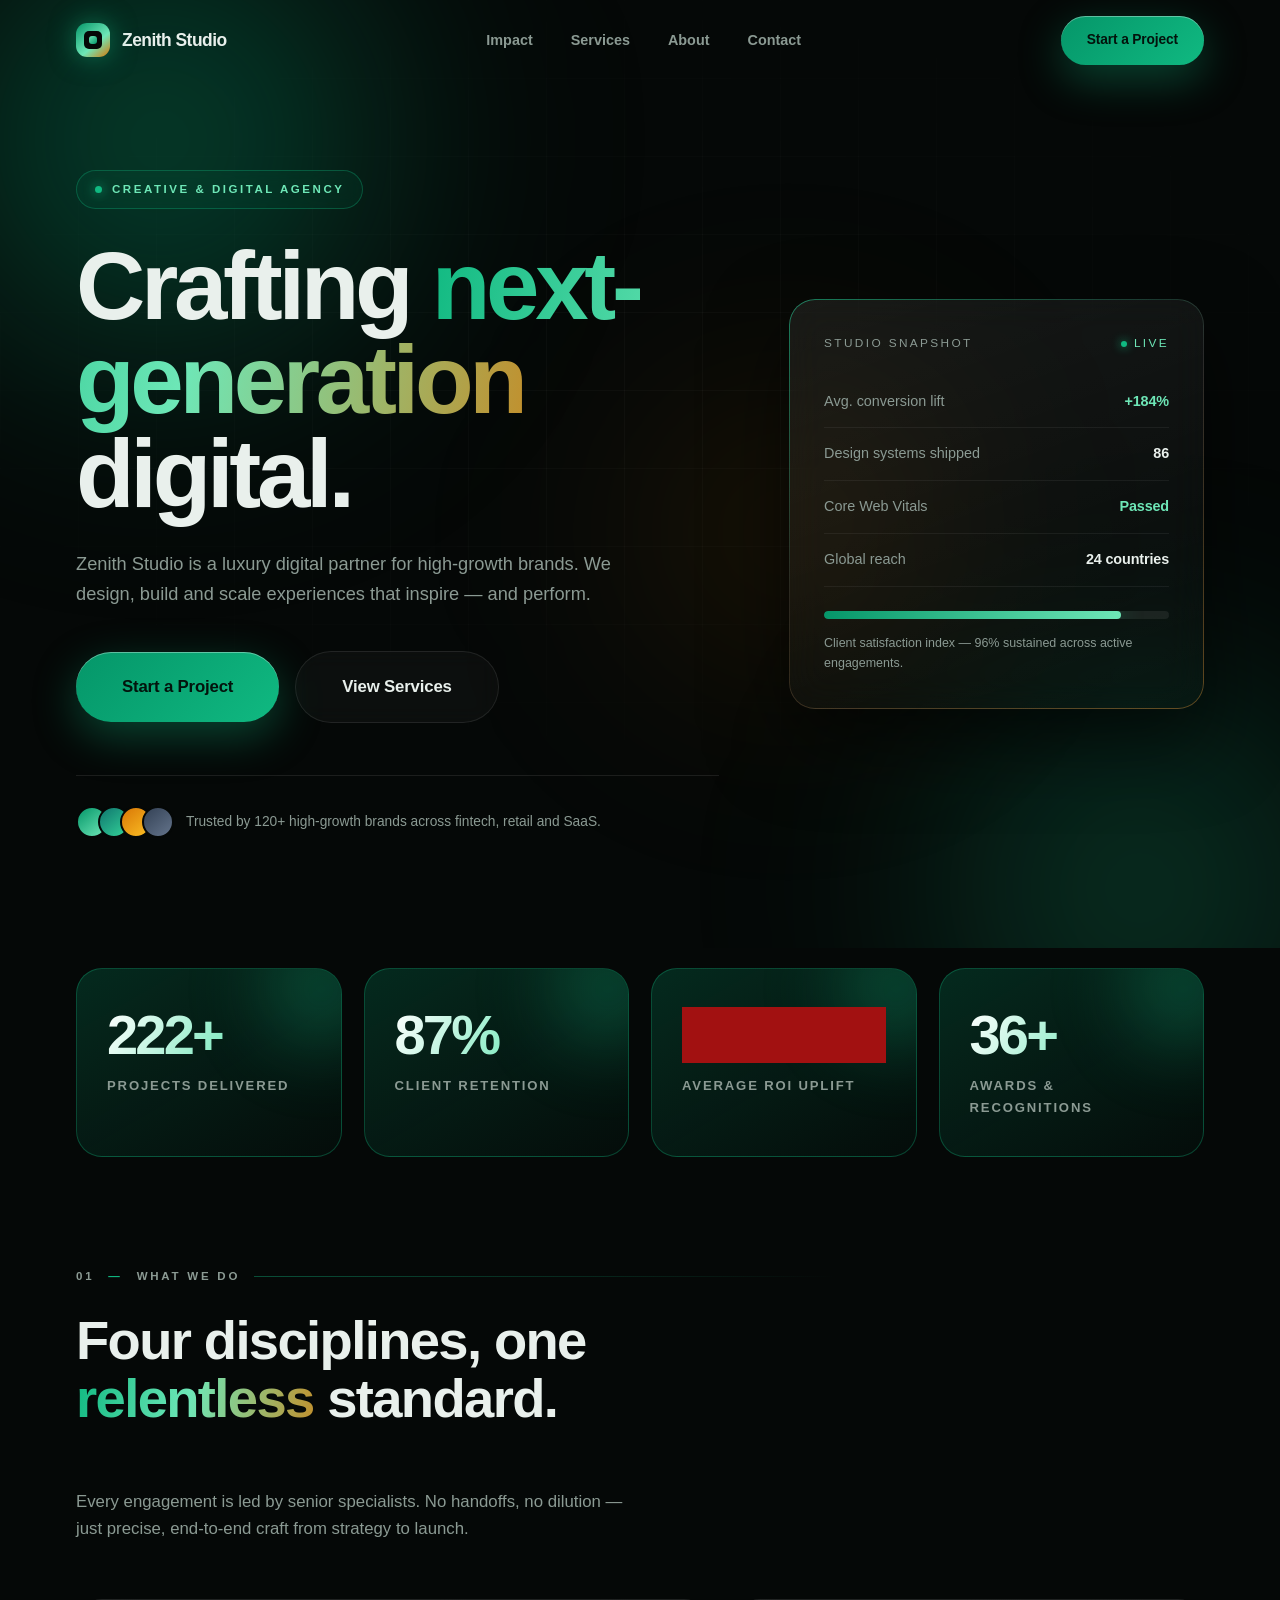
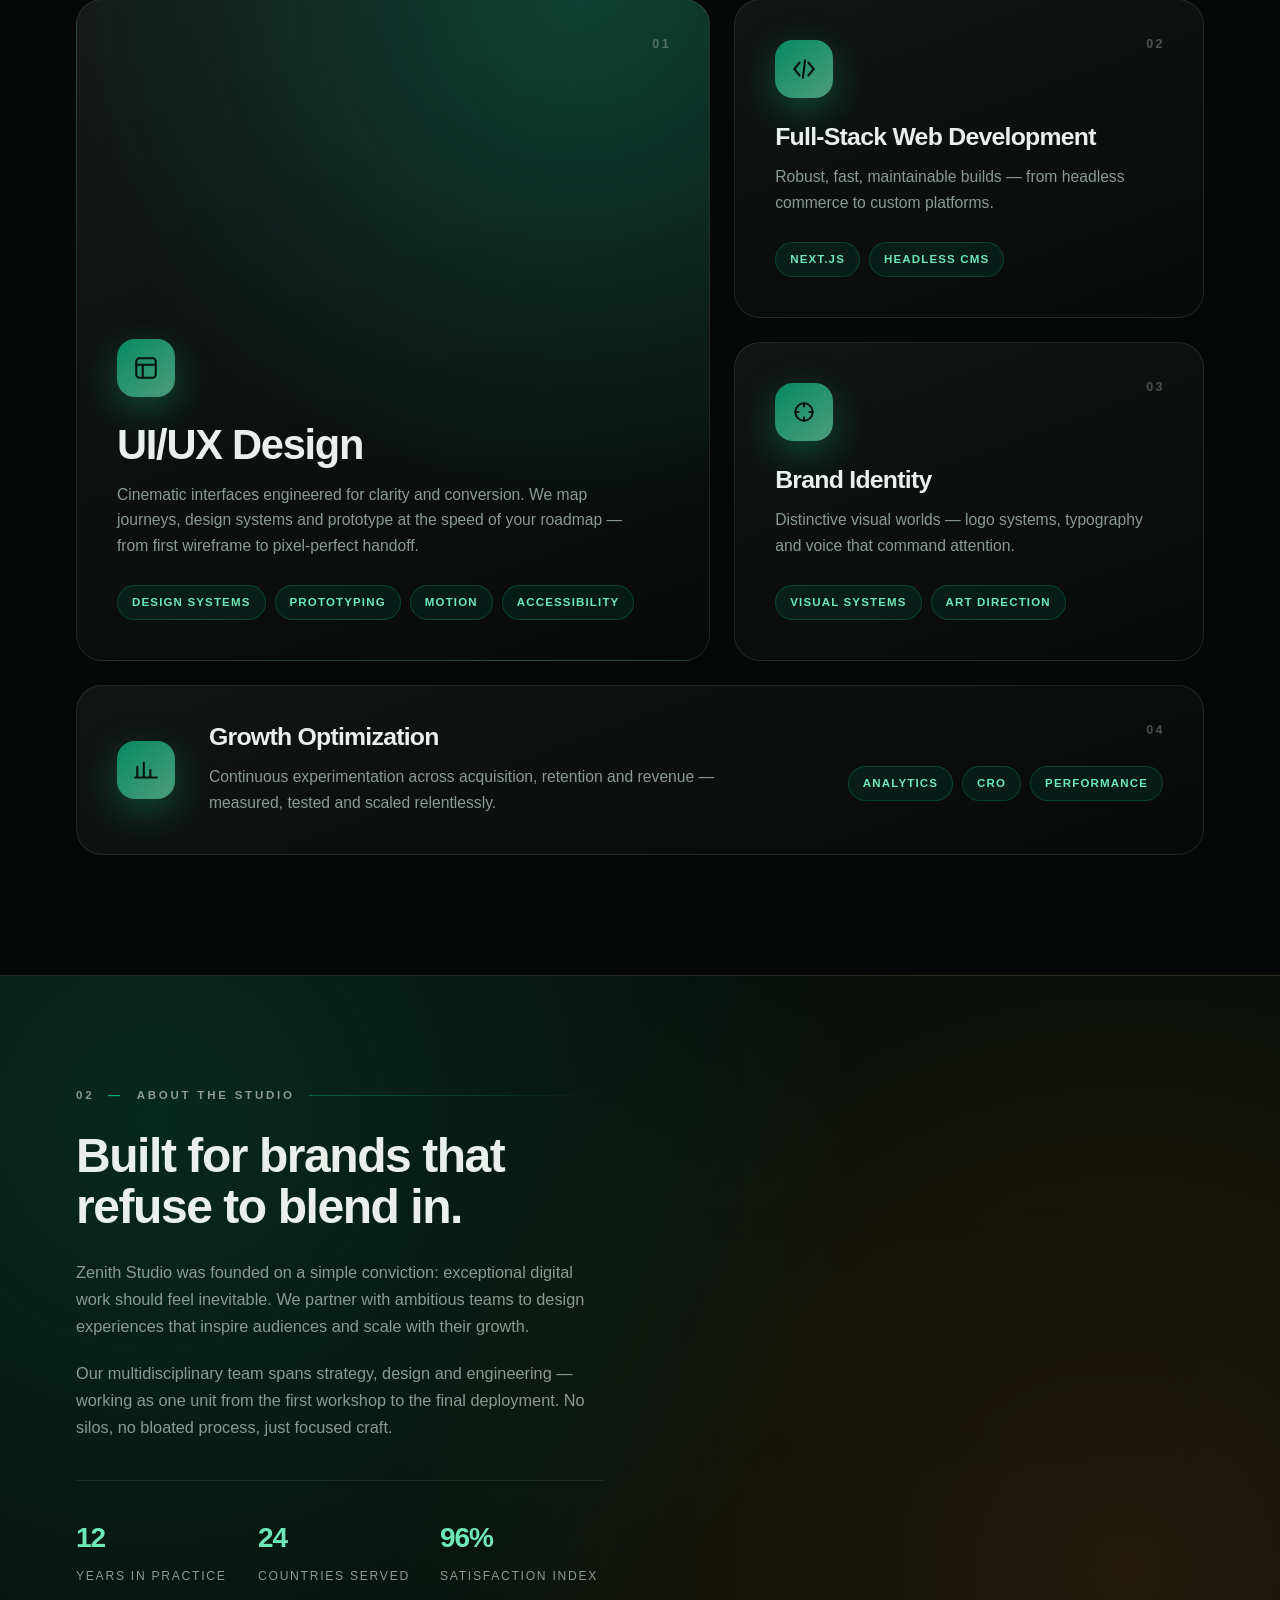
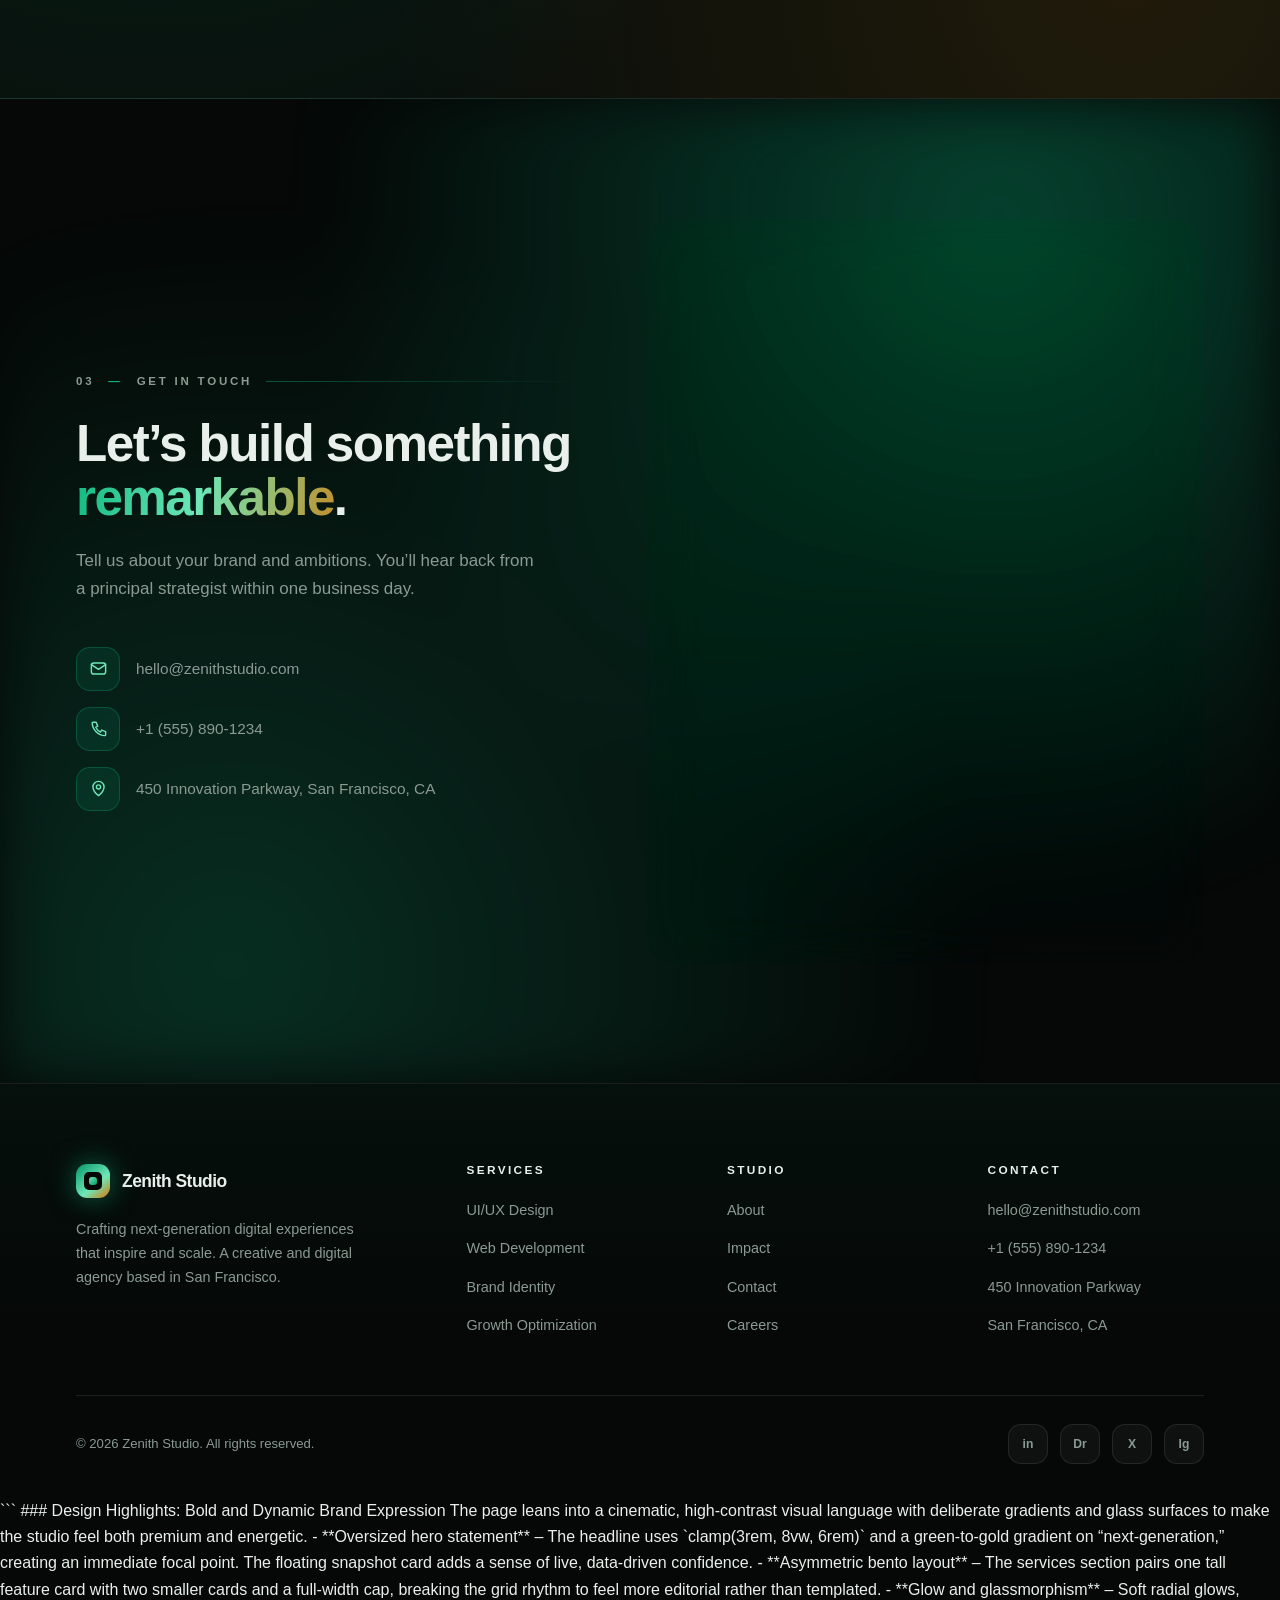
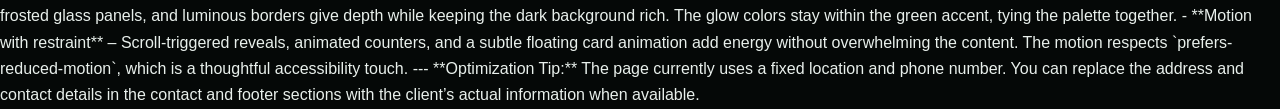
==== published/zenith-studio-4/index.html @ 82a3b809 "updates v2.1" ====
<!DOCTYPE html>
<html lang="en">
<head>
<meta charset="UTF-8">
<meta name="viewport" content="width=device-width, initial-scale=1.0">
<title>Zenith Studio — Crafting Next-Generation Digital Experiences</title>

<style>
*{margin:0;padding:0;box-sizing:border-box}

  :root{
    --bg:#050807;
    --bg-2:#080e0b;
    --surface:rgba(255,255,255,.035);
    --surface-2:rgba(255,255,255,.015);
    --border:rgba(255,255,255,.09);
    --border-strong:rgba(16,185,129,.32);
    --accent:#059669;
    --accent-2:#10b981;
    --accent-3:#6ee7b7;
    --gold:#d97706;
    --text:#e9f0ec;
    --muted:#8b9a93;
    --radius:26px;
    --radius-sm:20px;
    --glow:0 0 60px rgba(16,185,129,.28);
    --shadow:0 30px 80px rgba(0,0,0,.6);
    --ease:cubic-bezier(.2,.7,.2,1);
  }

  html{scroll-behavior:smooth}

  body{
    background:var(--bg);
    color:var(--text);
    font-family:"Inter",-apple-system,BlinkMacSystemFont,"Segoe UI",Roboto,Helvetica,Arial,sans-serif;
    line-height:1.65;
    overflow-x:hidden;
    -webkit-font-smoothing:antialiased;
    text-rendering:optimizeLegibility;
  }

  img{max-width:100%;display:block}
  a{color:inherit}

  .container{
    width:100%;
    max-width:1180px;
    margin:0 auto;
    padding:0 26px;
  }

  /* ============ TYPOGRAPHY ============ */
  h1,h2,h3,h4{line-height:1.06;letter-spacing:-.03em;font-weight:800}

  .grad{
    background:linear-gradient(100deg,#10b981 0%,#6ee7b7 48%,#d97706 115%);
    -webkit-background-clip:text;
    background-clip:text;
    color:transparent;
    -webkit-text-fill-color:transparent;
  }

  .eyebrow{
    display:inline-flex;
    align-items:center;
    gap:10px;
    font-size:.72rem;
    font-weight:700;
    letter-spacing:.22em;
    text-transform:uppercase;
    color:var(--accent-3);
    padding:9px 18px;
    border:1px solid var(--border-strong);
    border-radius:999px;
    background:rgba(5,150,105,.08);
    backdrop-filter:blur(8px);
  }

  .eyebrow .dot{
    width:7px;height:7px;border-radius:50%;
    background:var(--accent-2);
    box-shadow:0 0 12px var(--accent-2);
    animation:pulse 2.2s infinite;
  }

  @keyframes pulse{
    0%,100%{transform:scale(1);opacity:1}
    50%{transform:scale(1.45);opacity:.55}
  }

  .section-label{
    display:flex;
    align-items:center;
    gap:14px;
    font-size:.72rem;
    font-weight:700;
    letter-spacing:.24em;
    text-transform:uppercase;
    color:var(--muted);
    margin-bottom:26px;
  }

  .section-label span{color:var(--accent-2)}
  .section-label::after{
    content:"";
    flex:1;
    height:1px;
    background:linear-gradient(90deg,rgba(16,185,129,.4),transparent);
  }

  .section-title{
    font-size:clamp(2rem,4.4vw,3.4rem);
    max-width:760px;
  }

  .section-sub{
    color:var(--muted);
    font-size:1.05rem;
    max-width:560px;
    margin-top:20px;
  }

  section{position:relative}

  /* ============ BUTTONS ============ */
  .btn{
    display:inline-flex;
    align-items:center;
    justify-content:center;
    gap:11px;
    padding:17px 34px;
    border-radius:999px;
    font-size:.95rem;
    font-weight:700;
    letter-spacing:-.01em;
    text-decoration:none;
    border:none;
    cursor:pointer;
    transition:transform .35s var(--ease),box-shadow .35s var(--ease),background .35s var(--ease);
    white-space:nowrap;
  }

  .btn-primary{
    background:linear-gradient(135deg,#059669,#10b981);
    color:#03130c;
    box-shadow:0 14px 44px rgba(16,185,129,.34),inset 0 1px 0 rgba(255,255,255,.35);
  }

  .btn-primary:hover{
    transform:translateY(-3px) scale(1.015);
    box-shadow:0 24px 70px rgba(16,185,129,.5);
  }

  .btn-ghost{
    background:rgba(255,255,255,.03);
    border:1px solid var(--border);
    color:var(--text);
    backdrop-filter:blur(10px);
  }

  .btn-ghost:hover{
    border-color:var(--border-strong);
    transform:translateY(-3px);
    box-shadow:var(--glow);
  }

  .btn-lg{padding:21px 46px;font-size:1.05rem}

  /* ============ NAV ============ */
  .nav{
    position:fixed;
    inset:0 0 auto 0;
    z-index:200;
    padding:16px 0;
    transition:background .4s var(--ease),padding .4s var(--ease),border-color .4s var(--ease);
    border-bottom:1px solid transparent;
  }

  .nav.scrolled{
    padding:10px 0;
    background:rgba(5,8,7,.78);
    backdrop-filter:blur(20px) saturate(140%);
    border-bottom-color:var(--border);
  }

  .nav-inner{
    display:flex;
    align-items:center;
    justify-content:space-between;
    gap:26px;
  }

  .brand{
    display:flex;
    align-items:center;
    gap:12px;
    text-decoration:none;
    font-weight:800;
    letter-spacing:-.03em;
    font-size:1.09rem;
  }

  .brand-mark{
    width:34px;height:34px;
    border-radius:11px;
    background:linear-gradient(140deg,#059669,#6ee7b7 60%,#d97706);
    box-shadow:0 0 26px rgba(16,185,129,.5);
    position:relative;
    flex-shrink:0;
  }

  .brand-mark::after{
    content:"";
    position:absolute;
    inset:8px;
    border-radius:5px;
    background:#050807;
  }

  .brand-mark::before{
    content:"";
    position:absolute;
    inset:13px;
    border-radius:3px;
    background:linear-gradient(140deg,#6ee7b7,#059669);
    z-index:2;
  }

  .nav-links{
    display:flex;
    align-items:center;
    gap:6px;
    list-style:none;
  }

  .nav-links a{
    text-decoration:none;
    color:var(--muted);
    font-size:.9rem;
    font-weight:600;
    padding:10px 16px;
    border-radius:999px;
    transition:color .3s,background .3s;
  }

  .nav-links a:hover{color:var(--text);background:rgba(255,255,255,.05)}

  .nav-cta{padding:13px 26px;font-size:.86rem}

  .burger{
    display:none;
    width:46px;height:46px;
    border-radius:14px;
    background:rgba(255,255,255,.04);
    border:1px solid var(--border);
    cursor:pointer;
    flex-direction:column;
    align-items:center;
    justify-content:center;
    gap:5px;
  }

  .burger span{
    width:19px;height:2px;
    background:var(--text);
    border-radius:2px;
    transition:.3s var(--ease);
  }

  .burger.open span:nth-child(1){transform:translateY(7px) rotate(45deg)}
  .burger.open span:nth-child(2){opacity:0}
  .burger.open span:nth-child(3){transform:translateY(-7px) rotate(-45deg)}

  /* ============ HERO ============ */
  .hero{
    min-height:100vh;
    display:flex;
    align-items:center;
    padding:170px 0 110px;
    overflow:hidden;
    isolation:isolate;
  }

  .glow{
    position:absolute;
    border-radius:50%;
    filter:blur(110px);
    pointer-events:none;
    z-index:-1;
  }

  .glow-1{
    width:640px;height:640px;
    top:-180px;left:-160px;
    background:radial-gradient(circle,rgba(5,150,105,.55),transparent 68%);
    animation:drift1 16s ease-in-out infinite;
  }

  .glow-2{
    width:560px;height:560px;
    bottom:-220px;right:-140px;
    background:radial-gradient(circle,rgba(16,185,129,.34),transparent 70%);
    animation:drift2 19s ease-in-out infinite;
  }

  .glow-3{
    width:420px;height:420px;
    top:34%;right:22%;
    background:radial-gradient(circle,rgba(217,119,6,.18),transparent 70%);
    animation:drift1 22s ease-in-out infinite reverse;
  }

  @keyframes drift1{
    0%,100%{transform:translate(0,0) scale(1)}
    50%{transform:translate(70px,50px) scale(1.14)}
  }

  @keyframes drift2{
    0%,100%{transform:translate(0,0) scale(1)}
    50%{transform:translate(-60px,-70px) scale(1.1)}
  }

  .hero-grid-overlay{
    position:absolute;
    inset:0;
    z-index:-1;
    background-image:linear-gradient(rgba(255,255,255,.028) 1px,transparent 1px),
                     linear-gradient(90deg,rgba(255,255,255,.028) 1px,transparent 1px);
    background-size:78px 78px;
    mask-image:radial-gradient(ellipse 80% 60% at 50% 40%,#000 10%,transparent 78%);
    -webkit-mask-image:radial-gradient(ellipse 80% 60% at 50% 40%,#000 10%,transparent 78%);
  }

  .hero-inner{
    display:grid;
    grid-template-columns:1.55fr 1fr;
    gap:70px;
    align-items:center;
  }

  .hero h1{
    font-size:clamp(3rem,8vw,6rem);
    margin:30px 0 28px;
    letter-spacing:-.045em;
    line-height:.98;
  }

  .hero p.lead{
    color:var(--muted);
    font-size:1.14rem;
    max-width:540px;
    margin-bottom:42px;
  }

  .hero-actions{
    display:flex;
    flex-wrap:wrap;
    gap:16px;
    align-items:center;
  }

  .hero-note{
    display:flex;
    align-items:center;
    gap:12px;
    margin-top:52px;
    padding-top:30px;
    border-top:1px solid var(--border);
    color:var(--muted);
    font-size:.86rem;
  }

  .avatars{display:flex}
  .avatars i{
    width:32px;height:32px;
    border-radius:50%;
    border:2px solid var(--bg);
    margin-left:-10px;
    display:block;
  }
  .avatars i:nth-child(1){background:linear-gradient(140deg,#059669,#6ee7b7);margin-left:0}
  .avatars i:nth-child(2){background:linear-gradient(140deg,#0f766e,#34d399)}
  .avatars i:nth-child(3){background:linear-gradient(140deg,#d97706,#fbbf24)}
  .avatars i:nth-child(4){background:linear-gradient(140deg,#334155,#64748b)}

  /* hero visual card */
  .hero-visual{
    position:relative;
    border-radius:var(--radius);
    padding:34px;
    background:linear-gradient(160deg,rgba(255,255,255,.07),rgba(255,255,255,.012));
    border:1px solid var(--border);
    backdrop-filter:blur(18px);
    box-shadow:var(--shadow);
    animation:floatCard 7s ease-in-out infinite;
  }

  @keyframes floatCard{
    0%,100%{transform:translateY(0)}
    50%{transform:translateY(-14px)}
  }

  .hero-visual::before{
    content:"";
    position:absolute;
    inset:-1px;
    border-radius:inherit;
    padding:1px;
    background:linear-gradient(150deg,rgba(16,185,129,.6),transparent 45%,rgba(217,119,6,.35));
    -webkit-mask:linear-gradient(#000 0 0) content-box,linear-gradient(#000 0 0);
    -webkit-mask-composite:xor;
    mask-composite:exclude;
    pointer-events:none;
  }

  .hv-head{
    display:flex;
    align-items:center;
    justify-content:space-between;
    font-size:.74rem;
    letter-spacing:.2em;
    text-transform:uppercase;
    color:var(--muted);
    margin-bottom:22px;
  }

  .hv-live{
    display:inline-flex;align-items:center;gap:7px;
    color:var(--accent-3);
  }
  .hv-live b{
    width:6px;height:6px;border-radius:50%;
    background:var(--accent-2);
    box-shadow:0 0 10px var(--accent-2);
    animation:pulse 1.8s infinite;
  }

  .hv-row{
    display:flex;
    align-items:center;
    justify-content:space-between;
    padding:14px 0;
    border-bottom:1px solid rgba(255,255,255,.06);
    font-size:.9rem;
  }
  .hv-row:last-of-type{border-bottom:none}
  .hv-row span{color:var(--muted)}
  .hv-row strong{font-weight:700;letter-spacing:-.01em}
  .hv-row strong.up{color:var(--accent-3)}

  .hv-bar{
    height:8px;
    border-radius:999px;
    background:rgba(255,255,255,.07);
    overflow:hidden;
    margin-top:24px;
  }
  .hv-bar i{
    display:block;
    height:100%;
    width:86%;
    border-radius:999px;
    background:linear-gradient(90deg,#059669,#6ee7b7);
    box-shadow:0 0 22px rgba(16,185,129,.6);
    animation:barGrow 2.6s var(--ease) forwards;
  }
  @keyframes barGrow{from{width:0}to{width:86%}}

  .hv-caption{
    margin-top:14px;
    font-size:.78rem;
    color:var(--muted);
  }

  /* ============ METRICS ============ */
  .metrics{padding:20px 0 110px}

  .metrics-grid{
    display:grid;
    grid-template-columns:repeat(4,1fr);
    gap:22px;
  }

  .metric-card{
    position:relative;
    padding:38px 30px;
    border-radius:var(--radius);
    background:linear-gradient(150deg,rgba(5,150,105,.24),rgba(5,150,105,.035));
    border:1px solid var(--border-strong);
    overflow:hidden;
    transition:transform .45s var(--ease),box-shadow .45s var(--ease);
  }

  .metric-card:hover{
    transform:translateY(-8px);
    box-shadow:0 30px 80px rgba(16,185,129,.22);
  }

  .metric-card::after{
    content:"";
    position:absolute;
    width:180px;height:180px;
    top:-70px;right:-70px;
    border-radius:50%;
    background:radial-gradient(circle,rgba(16,185,129,.35),transparent 70%);
    filter:blur(30px);
  }

  .metric-num{
    font-size:clamp(2.4rem,4.6vw,3.5rem);
    font-weight:800;
    letter-spacing:-.05em;
    line-height:1;
    background:linear-gradient(120deg,#ffffff,#6ee7b7 70%);
    -webkit-background-clip:text;
    background-clip:text;
    color:transparent;
    -webkit-text-fill-color:transparent;
    position:relative;
    z-index:2;
    display:flex;
    align-items:baseline;
  }

  .metric-label{
    margin-top:12px;
    font-size:.82rem;
    font-weight:600;
    letter-spacing:.14em;
    text-transform:uppercase;
    color:var(--muted);
    position:relative;
    z-index:2;
  }

  /* ============ SERVICES ============ */
  .services{padding:0 0 120px}

  .services-head{
    display:flex;
    justify-content:space-between;
    align-items:flex-end;
    gap:40px;
    flex-wrap:wrap;
    margin-bottom:56px;
  }

  .bento{
    display:grid;
    grid-template-columns:1.35fr 1fr;
    gap:24px;
  }

  .card{
    position:relative;
    padding:40px;
    border-radius:var(--radius);
    background:linear-gradient(160deg,rgba(255,255,255,.055),rgba(255,255,255,.012));
    border:1px solid var(--border);
    overflow:hidden;
    transition:transform .5s var(--ease),border-color .5s var(--ease),box-shadow .5s var(--ease);
    display:flex;
    flex-direction:column;
  }

  .card:hover{
    transform:translateY(-8px);
    border-color:var(--border-strong);
    box-shadow:0 34px 90px rgba(0,0,0,.6),0 0 60px rgba(16,185,129,.16);
  }

  .card-large{
    grid-row:span 2;
    justify-content:flex-end;
    min-height:520px;
    background:
      radial-gradient(circle at 80% 0%,rgba(5,150,105,.35),transparent 62%),
      linear-gradient(160deg,rgba(255,255,255,.07),rgba(255,255,255,.012));
  }

  .card-wide{grid-column:span 2}

  .card-index{
    position:absolute;
    top:34px;right:38px;
    font-size:.78rem;
    font-weight:700;
    letter-spacing:.2em;
    color:rgba(255,255,255,.28);
  }

  .card-icon{
    width:58px;height:58px;
    border-radius:18px;
    display:flex;
    align-items:center;
    justify-content:center;
    background:linear-gradient(140deg,rgba(5,150,105,.9),rgba(110,231,183,.65));
    box-shadow:0 12px 36px rgba(16,185,129,.34);
    margin-bottom:26px;
    flex-shrink:0;
  }

  .card-icon svg{width:26px;height:26px;stroke:#04140d;stroke-width:1.9;fill:none;stroke-linecap:round;stroke-linejoin:round}

  .card h3{
    font-size:1.55rem;
    margin-bottom:14px;
    letter-spacing:-.03em;
  }

  .card-large h3{font-size:clamp(1.9rem,3.4vw,2.6rem)}

  .card p{
    color:var(--muted);
    font-size:.98rem;
    max-width:520px;
  }

  .card-wide{padding:38px 40px}
  .card-wide-inner{display:flex;align-items:center;gap:34px}
  .card-wide-inner .txt{flex:1}
  .card-wide .card-icon{margin-bottom:0}

  .tags{
    display:flex;
    flex-wrap:wrap;
    gap:9px;
    margin-top:26px;
  }

  .tag{
    font-size:.72rem;
    font-weight:600;
    letter-spacing:.1em;
    text-transform:uppercase;
    color:var(--accent-3);
    padding:7px 14px;
    border-radius:999px;
    background:rgba(5,150,105,.12);
    border:1px solid rgba(16,185,129,.24);
  }

  /* ============ ABOUT ============ */
  .about{
    padding:110px 0;
    background:
      radial-gradient(circle at 12% 20%,rgba(5,150,105,.2),transparent 55%),
      radial-gradient(circle at 88% 82%,rgba(217,119,6,.12),transparent 58%),
      var(--bg-2);
    border-top:1px solid var(--border);
    border-bottom:1px solid var(--border);
  }

  .about-grid{
    display:grid;
    grid-template-columns:1fr 1fr;
    gap:72px;
    align-items:center;
  }

  .about h2{
    font-size:clamp(1.9rem,4vw,3rem);
    margin-bottom:26px;
  }

  .about p{
    color:var(--muted);
    margin-bottom:20px;
    font-size:1.02rem;
  }

  .about-stats{
    display:grid;
    grid-template-columns:repeat(3,1fr);
    gap:18px;
    margin-top:40px;
    padding-top:34px;
    border-top:1px solid var(--border);
  }

  .about-stat strong{
    display:block;
    font-size:1.75rem;
    font-weight:800;
    letter-spacing:-.04em;
    color:var(--accent-3);
  }

  .about-stat span{
    font-size:.76rem;
    letter-spacing:.14em;
    text-transform:uppercase;
    color:var(--muted);
  }

  .pull-quote{
    position:relative;
    padding:44px 40px 44px 46px;
    border-radius:var(--radius);
    background:linear-gradient(160deg,rgba(255,255,255,.06),rgba(255,255,255,.012));
    border:1px solid var(--border);
    backdrop-filter:blur(16px);
    box-shadow:var(--shadow);
  }

  .pull-quote::before{
    content:"";
    position:absolute;
    left:0;top:34px;bottom:34px;
    width:3px;
    border-radius:999px;
    background:linear-gradient(180deg,#10b981,#d97706);
    box-shadow:0 0 24px rgba(16,185,129,.7);
  }

  .pull-quote blockquote{
    font-size:1.32rem;
    line-height:1.5;
    font-weight:600;
    letter-spacing:-.02em;
  }

  .pull-quote cite{
    display:flex;
    align-items:center;
    gap:14px;
    margin-top:28px;
    font-style:normal;
    font-size:.86rem;
    color:var(--muted);
  }

  .pull-quote cite b{
    width:42px;height:42px;
    border-radius:50%;
    background:linear-gradient(140deg,#059669,#6ee7b7);
    display:block;
    flex-shrink:0;
  }

  .pull-quote cite strong{display:block;color:var(--text);font-size:.92rem}

  /* ============ CONTACT ============ */
  .contact{
    padding:120px 0;
    position:relative;
    overflow:hidden;
  }

  .contact::before{
    content:"";
    position:absolute;
    inset:0;
    background:
      radial-gradient(circle at 78% 12%,rgba(5,150,105,.4),transparent 52%),
      radial-gradient(circle at 18% 88%,rgba(16,185,129,.22),transparent 55%);
    filter:blur(30px);
    z-index:-1;
  }

  .contact-grid{
    display:grid;
    grid-template-columns:1fr 1.1fr;
    gap:64px;
    align-items:center;
  }

  .contact h2{
    font-size:clamp(2rem,4.4vw,3.2rem);
    margin-bottom:22px;
  }

  .contact-intro p{color:var(--muted);font-size:1.06rem;max-width:460px}

  .contact-list{
    list-style:none;
    margin-top:44px;
    display:flex;
    flex-direction:column;
    gap:16px;
  }

  .contact-list li{
    display:flex;
    align-items:center;
    gap:16px;
    font-size:.96rem;
    color:var(--muted);
  }

  .contact-list li a{text-decoration:none;transition:color .3s}
  .contact-list li a:hover{color:var(--accent-3)}

  .ci{
    width:44px;height:44px;
    border-radius:14px;
    display:flex;
    align-items:center;
    justify-content:center;
    background:rgba(5,150,105,.14);
    border:1px solid rgba(16,185,129,.26);
    flex-shrink:0;
  }

  .ci svg{width:19px;height:19px;stroke:var(--accent-3);stroke-width:1.8;fill:none;stroke-linecap:round;stroke-linejoin:round}

  .glass-card{
    position:relative;
    padding:48px;
    border-radius:28px;
    background:linear-gradient(160deg,rgba(255,255,255,.11),rgba(255,255,255,.03));
    border:1px solid rgba(255,255,255,.16);
    backdrop-filter:blur(26px) saturate(150%);
    box-shadow:0 40px 110px rgba(0,0,0,.65),0 0 90px rgba(16,185,129,.18),inset 0 1px 0 rgba(255,255,255,.22);
  }

  .glass-card h3{
    font-size:1.4rem;
    margin-bottom:8px;
  }

  .glass-card .gc-sub{
    color:var(--muted);
    font-size:.9rem;
    margin-bottom:32px;
  }

  .form-row{
    display:grid;
    grid-template-columns:1fr 1fr;
    gap:16px;
  }

  .field{margin-bottom:18px}

  .field label{
    display:block;
    font-size:.72rem;
    font-weight:700;
    letter-spacing:.16em;
    text-transform:uppercase;
    color:var(--muted);
    margin-bottom:9px;
  }

  .field input,
  .field textarea,
  .field select{
    width:100%;
    padding:15px 18px;
    border-radius:16px;
    background:rgba(0,0,0,.28);
    border:1px solid var(--border);
    color:var(--text);
    font-family:inherit;
    font-size:.95rem;
    transition:border-color .3s,box-shadow .3s,background .3s;
  }

  .field textarea{resize:vertical;min-height:118px}

  .field input:focus,
  .field textarea:focus,
  .field select:focus{
    outline:none;
    border-color:var(--accent-2);
    background:rgba(0,0,0,.42);
    box-shadow:0 0 0 4px rgba(16,185,129,.16);
  }

  .field input::placeholder,
  .field textarea::placeholder{color:rgba(139,154,147,.6)}

  .glass-card .btn-primary{width:100%;margin-top:10px}

  .form-note{
    margin-top:18px;
    font-size:.78rem;
    color:var(--muted);
    text-align:center;
  }

  .form-success{
    display:none;
    margin-top:20px;
    padding:16px 20px;
    border-radius:16px;
    background:rgba(5,150,105,.16);
    border:1px solid rgba(16,185,129,.35);
    color:var(--accent-3);
    font-size:.9rem;
    font-weight:600;
    text-align:center;
  }

  .form-success.show{display:block;animation:fadeUp .5s var(--ease)}

  @keyframes fadeUp{from{opacity:0;transform:translateY(10px)}to{opacity:1;transform:none}}

  /* ============ FOOTER ============ */
  footer{
    padding:80px 0 34px;
    border-top:1px solid var(--border);
    background:linear-gradient(180deg,rgba(5,150,105,.05),transparent 60%);
  }

  .footer-grid{
    display:grid;
    grid-template-columns:1.6fr 1fr 1fr 1fr;
    gap:44px;
    padding-bottom:56px;
  }

  .footer-about p{
    color:var(--muted);
    font-size:.9rem;
    margin-top:20px;
    max-width:290px;
  }

  .footer-col h4{
    font-size:.74rem;
    letter-spacing:.2em;
    text-transform:uppercase;
    color:var(--text);
    margin-bottom:20px;
  }

  .footer-col ul{list-style:none;display:flex;flex-direction:column;gap:12px}

  .footer-col a{
    text-decoration:none;
    color:var(--muted);
    font-size:.9rem;
    transition:color .3s,transform .3s;
    display:inline-block;
  }

  .footer-col a:hover{color:var(--accent-3);transform:translateX(4px)}

  .footer-bottom{
    display:flex;
    justify-content:space-between;
    align-items:center;
    gap:20px;
    flex-wrap:wrap;
    padding-top:28px;
    border-top:1px solid var(--border);
    color:var(--muted);
    font-size:.82rem;
  }

  .footer-social{display:flex;gap:12px}

  .footer-social a{
    width:40px;height:40px;
    border-radius:13px;
    display:flex;
    align-items:center;
    justify-content:center;
    background:rgba(255,255,255,.04);
    border:1px solid var(--border);
    color:var(--muted);
    text-decoration:none;
    font-size:.76rem;
    font-weight:700;
    transition:.35s var(--ease);
  }

  .footer-social a:hover{
    color:#04140d;
    background:linear-gradient(140deg,#059669,#6ee7b7);
    border-color:transparent;
    transform:translateY(-4px);
    box-shadow:0 14px 36px rgba(16,185,129,.4);
  }

  /* ============ REVEAL ============ */
  .reveal{
    opacity:0;
    transform:translateY(30px);
    transition:opacity .9s var(--ease),transform .9s var(--ease);
  }
  .reveal.in{opacity:1;transform:none}

  /* ============ RESPONSIVE ============ */
  @media (max-width:1024px){
    .hero-inner{grid-template-columns:1fr;gap:54px}
    .hero-visual{max-width:520px}
    .metrics-grid{grid-template-columns:repeat(2,1fr)}
    .about-grid{grid-template-columns:1fr;gap:48px}
    .contact-grid{grid-template-columns:1fr;gap:46px}
    .footer-grid{grid-template-columns:1fr 1fr;gap:40px}
  }

  @media (max-width:880px){
    .nav-links{
      position:fixed;
      top:72px;left:20px;right:20px;
      flex-direction:column;
      align-items:stretch;
      gap:4px;
      padding:18px;
      border-radius:22px;
      background:rgba(8,14,11,.95);
      border:1px solid var(--border);
      backdrop-filter:blur(22px);
      box-shadow:var(--shadow);
      opacity:0;
      pointer-events:none;
      transform:translateY(-12px);
      transition:.35s var(--ease);
    }
    .nav-links.open{opacity:1;pointer-events:auto;transform:none}
    .nav-links a{padding:14px 18px}
    .nav-cta{display:none}
    .burger{display:flex}
    .bento{grid-template-columns:1fr}
    .card-large{grid-row:auto;min-height:0;padding:40px}
    .card-wide{grid-column:auto}
    .card-wide-inner{flex-direction:column;align-items:flex-start;gap:24px}
  }

  @media (max-width:640px){
    .hero{padding:140px 0 80px}
    .hero h1{font-size:clamp(2.5rem,11vw,3.4rem)}
    .metrics-grid{grid-template-columns:1fr}
    .about-stats{grid-template-columns:1fr;gap:24px}
    .form-row{grid-template-columns:1fr}
    .glass-card{padding:32px 24px}
    .card{padding:32px}
    .footer-grid{grid-template-columns:1fr}
    .hero-note{flex-direction:column;align-items:flex-start;gap:16px}
  }

/* Studio Overrides */
* { box-sizing: border-box; } body {margin: 0;}

/* Mobile Overrides */
@media (max-width: 767px) {
  [data-mobile-id][data-mobile-padding] { padding: var(--mb-p, inherit); }
  [data-mobile-bg] { background: attr(data-mobile-bg type(<color>), inherit); }
  [data-mobile-color] { color: attr(data-mobile-color type(<color>), inherit); }
  [data-mobile-font-size] { font-size: attr(data-mobile-font-size type(<length>), inherit); }
  [data-mobile-text-align] { text-align: attr(data-mobile-text-align type(<custom-ident>), inherit); }
  [data-mobile-display] { display: attr(data-mobile-display type(<custom-ident>), inherit); }
  [data-mobile-width] { width: attr(data-mobile-width type(<length>), auto); }
  [data-mobile-height] { height: attr(data-mobile-height type(<length>), auto); }
  [data-mobile-min-height] { min-height: attr(data-mobile-min-height type(<length>), auto); }
  [data-mobile-max-width] { max-width: attr(data-mobile-max-width type(<length>), none); }
  [data-mobile-margin] { margin: attr(data-mobile-margin type(<length>), inherit); }
  [data-mobile-border-radius] { border-radius: attr(data-mobile-border-radius type(<length>), inherit); }
  [data-mobile-hide="true"] { display: none !important; }
}

/* Studio Overrides */
* { box-sizing: border-box; } body {margin: 0;}

/* Mobile Overrides */
@media (max-width: 767px) {
  [data-mobile-id][data-mobile-padding] { padding: var(--mb-p, inherit); }
  [data-mobile-bg] { background: attr(data-mobile-bg type(<color>), inherit); }
  [data-mobile-color] { color: attr(data-mobile-color type(<color>), inherit); }
  [data-mobile-font-size] { font-size: attr(data-mobile-font-size type(<length>), inherit); }
  [data-mobile-text-align] { text-align: attr(data-mobile-text-align type(<custom-ident>), inherit); }
  [data-mobile-display] { display: attr(data-mobile-display type(<custom-ident>), inherit); }
  [data-mobile-width] { width: attr(data-mobile-width type(<length>), auto); }
  [data-mobile-height] { height: attr(data-mobile-height type(<length>), auto); }
  [data-mobile-min-height] { min-height: attr(data-mobile-min-height type(<length>), auto); }
  [data-mobile-max-width] { max-width: attr(data-mobile-max-width type(<length>), none); }
  [data-mobile-margin] { margin: attr(data-mobile-margin type(<length>), inherit); }
  [data-mobile-border-radius] { border-radius: attr(data-mobile-border-radius type(<length>), inherit); }
  [data-mobile-hide="true"] { display: none !important; }
}

/* Studio Overrides */
* { box-sizing: border-box; } body {margin: 0;}

/* Mobile Overrides */
@media (max-width: 767px) {
  [data-mobile-id][data-mobile-padding] { padding: var(--mb-p, inherit); }
  [data-mobile-bg] { background: attr(data-mobile-bg type(<color>), inherit); }
  [data-mobile-color] { color: attr(data-mobile-color type(<color>), inherit); }
  [data-mobile-font-size] { font-size: attr(data-mobile-font-size type(<length>), inherit); }
  [data-mobile-text-align] { text-align: attr(data-mobile-text-align type(<custom-ident>), inherit); }
  [data-mobile-display] { display: attr(data-mobile-display type(<custom-ident>), inherit); }
  [data-mobile-width] { width: attr(data-mobile-width type(<length>), auto); }
  [data-mobile-height] { height: attr(data-mobile-height type(<length>), auto); }
  [data-mobile-min-height] { min-height: attr(data-mobile-min-height type(<length>), auto); }
  [data-mobile-max-width] { max-width: attr(data-mobile-max-width type(<length>), none); }
  [data-mobile-margin] { margin: attr(data-mobile-margin type(<length>), inherit); }
  [data-mobile-border-radius] { border-radius: attr(data-mobile-border-radius type(<length>), inherit); }
  [data-mobile-hide="true"] { display: none !important; }
}

/* Studio Overrides */
* { box-sizing: border-box; } body {margin: 0;}

/* Mobile Overrides */
@media (max-width: 767px) {
  [data-mobile-id][data-mobile-padding] { padding: var(--mb-p, inherit); }
  [data-mobile-bg] { background: attr(data-mobile-bg type(<color>), inherit); }
  [data-mobile-color] { color: attr(data-mobile-color type(<color>), inherit); }
  [data-mobile-font-size] { font-size: attr(data-mobile-font-size type(<length>), inherit); }
  [data-mobile-text-align] { text-align: attr(data-mobile-text-align type(<custom-ident>), inherit); }
  [data-mobile-display] { display: attr(data-mobile-display type(<custom-ident>), inherit); }
  [data-mobile-width] { width: attr(data-mobile-width type(<length>), auto); }
  [data-mobile-height] { height: attr(data-mobile-height type(<length>), auto); }
  [data-mobile-min-height] { min-height: attr(data-mobile-min-height type(<length>), auto); }
  [data-mobile-max-width] { max-width: attr(data-mobile-max-width type(<length>), none); }
  [data-mobile-margin] { margin: attr(data-mobile-margin type(<length>), inherit); }
  [data-mobile-border-radius] { border-radius: attr(data-mobile-border-radius type(<length>), inherit); }
  [data-mobile-hide="true"] { display: none !important; }
}

/* Studio Overrides */
* { box-sizing: border-box; } body {margin: 0;}

/* Mobile Overrides */
@media (max-width: 767px) {
  [data-mobile-id][data-mobile-padding] { padding: var(--mb-p, inherit); }
  [data-mobile-bg] { background: attr(data-mobile-bg type(<color>), inherit); }
  [data-mobile-color] { color: attr(data-mobile-color type(<color>), inherit); }
  [data-mobile-font-size] { font-size: attr(data-mobile-font-size type(<length>), inherit); }
  [data-mobile-text-align] { text-align: attr(data-mobile-text-align type(<custom-ident>), inherit); }
  [data-mobile-display] { display: attr(data-mobile-display type(<custom-ident>), inherit); }
  [data-mobile-width] { width: attr(data-mobile-width type(<length>), auto); }
  [data-mobile-height] { height: attr(data-mobile-height type(<length>), auto); }
  [data-mobile-min-height] { min-height: attr(data-mobile-min-height type(<length>), auto); }
  [data-mobile-max-width] { max-width: attr(data-mobile-max-width type(<length>), none); }
  [data-mobile-margin] { margin: attr(data-mobile-margin type(<length>), inherit); }
  [data-mobile-border-radius] { border-radius: attr(data-mobile-border-radius type(<length>), inherit); }
  [data-mobile-hide="true"] { display: none !important; }
}

/* Studio Overrides */
* { box-sizing: border-box; } body {margin: 0;}#i8l4x8{background:#a21111;color:#d7e0f4;box-sizing:border-box;border-radius:0px;text-align:left;width:auto;height:auto;min-height:0px;max-width:none;}

/* Mobile Overrides */
@media (max-width: 767px) {
  [data-mobile-id][data-mobile-padding] { padding: var(--mb-p, inherit); }
  [data-mobile-bg] { background: attr(data-mobile-bg type(<color>), inherit); }
  [data-mobile-color] { color: attr(data-mobile-color type(<color>), inherit); }
  [data-mobile-font-size] { font-size: attr(data-mobile-font-size type(<length>), inherit); }
  [data-mobile-text-align] { text-align: attr(data-mobile-text-align type(<custom-ident>), inherit); }
  [data-mobile-display] { display: attr(data-mobile-display type(<custom-ident>), inherit); }
  [data-mobile-width] { width: attr(data-mobile-width type(<length>), auto); }
  [data-mobile-height] { height: attr(data-mobile-height type(<length>), auto); }
  [data-mobile-min-height] { min-height: attr(data-mobile-min-height type(<length>), auto); }
  [data-mobile-max-width] { max-width: attr(data-mobile-max-width type(<length>), none); }
  [data-mobile-margin] { margin: attr(data-mobile-margin type(<length>), inherit); }
  [data-mobile-border-radius] { border-radius: attr(data-mobile-border-radius type(<length>), inherit); }
  [data-mobile-hide="true"] { display: none !important; }
}

/* Studio Overrides */
* { box-sizing: border-box; } body {margin: 0;}

/* Mobile Overrides */
@media (max-width: 767px) {
  [data-mobile-id][data-mobile-padding] { padding: var(--mb-p, inherit); }
  [data-mobile-bg] { background: attr(data-mobile-bg type(<color>), inherit); }
  [data-mobile-color] { color: attr(data-mobile-color type(<color>), inherit); }
  [data-mobile-font-size] { font-size: attr(data-mobile-font-size type(<length>), inherit); }
  [data-mobile-text-align] { text-align: attr(data-mobile-text-align type(<custom-ident>), inherit); }
  [data-mobile-display] { display: attr(data-mobile-display type(<custom-ident>), inherit); }
  [data-mobile-width] { width: attr(data-mobile-width type(<length>), auto); }
  [data-mobile-height] { height: attr(data-mobile-height type(<length>), auto); }
  [data-mobile-min-height] { min-height: attr(data-mobile-min-height type(<length>), auto); }
  [data-mobile-max-width] { max-width: attr(data-mobile-max-width type(<length>), none); }
  [data-mobile-margin] { margin: attr(data-mobile-margin type(<length>), inherit); }
  [data-mobile-border-radius] { border-radius: attr(data-mobile-border-radius type(<length>), inherit); }
  [data-mobile-hide="true"] { display: none !important; }
}

/* Studio Overrides */
* { box-sizing: border-box; } body {margin: 0;}

/* Mobile Overrides */
@media (max-width: 767px) {
  [data-mobile-id][data-mobile-padding] { padding: var(--mb-p, inherit); }
  [data-mobile-bg] { background: attr(data-mobile-bg type(<color>), inherit); }
  [data-mobile-color] { color: attr(data-mobile-color type(<color>), inherit); }
  [data-mobile-font-size] { font-size: attr(data-mobile-font-size type(<length>), inherit); }
  [data-mobile-text-align] { text-align: attr(data-mobile-text-align type(<custom-ident>), inherit); }
  [data-mobile-display] { display: attr(data-mobile-display type(<custom-ident>), inherit); }
  [data-mobile-width] { width: attr(data-mobile-width type(<length>), auto); }
  [data-mobile-height] { height: attr(data-mobile-height type(<length>), auto); }
  [data-mobile-min-height] { min-height: attr(data-mobile-min-height type(<length>), auto); }
  [data-mobile-max-width] { max-width: attr(data-mobile-max-width type(<length>), none); }
  [data-mobile-margin] { margin: attr(data-mobile-margin type(<length>), inherit); }
  [data-mobile-border-radius] { border-radius: attr(data-mobile-border-radius type(<length>), inherit); }
  [data-mobile-hide="true"] { display: none !important; }
}
</style>
</head>
<body style="background-color: rgb(5, 8, 7) !important;">
<body><header id="nav" class="nav"><div class="container nav-inner"><a href="#hero" class="brand"><span aria-hidden="true" class="brand-mark"></span>
      Zenith Studio
    </a><ul id="navLinks" class="nav-links"><li><a href="#metrics">Impact</a></li><li><a href="#services">Services</a></li><li><a href="#about">About</a></li><li><a href="#contact">Contact</a></li></ul><a href="#contact" class="btn btn-primary nav-cta">Start a Project</a><button id="burger" aria-label="Toggle navigation" aria-expanded="false" class="burger"><span></span><span></span><span></span></button></div></header><!-- ================= HERO ================= --><section id="hero" class="hero"><div class="glow glow-1"></div><div class="glow glow-2"></div><div class="glow glow-3"></div><div class="hero-grid-overlay"></div><div class="container hero-inner"><div class="hero-copy"><span class="eyebrow"><i class="dot"></i> Creative &amp; Digital Agency</span><h1 id="i86nk">Crafting <span id="ifr25" class="grad">next-generation</span> digital.</h1><p class="lead">
        Zenith Studio is a luxury digital partner for high-growth brands. We design, build
        and scale experiences that inspire — and perform.
      </p><div class="hero-actions"><a href="#contact" class="btn btn-primary btn-lg">Start a Project</a><a href="#services" class="btn btn-ghost btn-lg">View Services</a></div><div class="hero-note"><div aria-hidden="true" class="avatars"><i></i><i></i><i></i><i></i></div>
        Trusted by 120+ high-growth brands across fintech, retail and SaaS.
      </div></div><aside aria-label="Studio performance snapshot" class="hero-visual"><div class="hv-head"><span>Studio Snapshot</span><span class="hv-live"><b></b> Live</span></div><div class="hv-row"><span>Avg. conversion lift</span><strong class="up">+184%</strong></div><div class="hv-row"><span>Design systems shipped</span><strong>86</strong></div><div class="hv-row"><span>Core Web Vitals</span><strong class="up">Passed</strong></div><div class="hv-row"><span>Global reach</span><strong>24 countries</strong></div><div aria-hidden="true" class="hv-bar"><i></i></div><p class="hv-caption">Client satisfaction index — 96% sustained across active engagements.</p></aside></div></section><!-- ================= METRICS ================= --><section id="metrics" class="metrics"><div class="container"><div class="metrics-grid"><article class="metric-card reveal"><div class="metric-num"><span data-target="250" data-suffix="+" class="num">0</span></div><div class="metric-label">Projects Delivered</div></article><article class="metric-card reveal"><div class="metric-num"><span data-target="98" data-suffix="%" class="num">0</span></div><div class="metric-label">Client Retention</div></article><article class="metric-card reveal"><div id="i8l4x8" class="metric-num"><span data-target="12" data-suffix="×" class="num">0</span></div><div class="metric-label">Average ROI Uplift</div></article><article class="metric-card reveal"><div class="metric-num"><span data-target="40" data-suffix="+" class="num">0</span></div><div class="metric-label">Awards &amp; Recognitions</div></article></div></div></section><!-- ================= SERVICES ================= --><section id="services" class="services"><div class="container"><div class="services-head"><div><div class="section-label">01 <span>—</span> What we do</div><h2 class="section-title">Four disciplines, one <span class="grad">relentless</span> standard.</h2></div><p class="section-sub">
        Every engagement is led by senior specialists. No handoffs, no dilution — just precise,
        end-to-end craft from strategy to launch.
      </p></div><div class="bento"><!-- LARGE CARD --><article class="card card-large reveal"><span class="card-index">01</span><div aria-hidden="true" class="card-icon"><svg viewBox="0 0 24 24"><rect x="3" y="3" width="18" height="18" rx="3"></rect><path d="M3 9h18M9 21V9"></path></svg></div><h3>UI/UX Design</h3><p>
          Cinematic interfaces engineered for clarity and conversion. We map journeys, design
          systems and prototype at the speed of your roadmap — from first wireframe to
          pixel-perfect handoff.
        </p><div class="tags"><span class="tag">Design Systems</span><span class="tag">Prototyping</span><span class="tag">Motion</span><span class="tag">Accessibility</span></div></article><!-- SMALL CARD --><article class="card reveal"><span class="card-index">02</span><div aria-hidden="true" class="card-icon"><svg viewBox="0 0 24 24"><path d="M8 6l-5 6 5 6M16 6l5 6-5 6M13 4l-2 16"></path></svg></div><h3>Full-Stack Web Development</h3><p>Robust, fast, maintainable builds — from headless commerce to custom platforms.</p><div class="tags"><span class="tag">Next.js</span><span class="tag">Headless CMS</span></div></article><!-- SMALL CARD --><article class="card reveal"><span class="card-index">03</span><div aria-hidden="true" class="card-icon"><svg viewBox="0 0 24 24"><circle cx="12" cy="12" r="8"></circle><path d="M12 4v3M12 17v3M4 12h3M17 12h3"></path></svg></div><h3>Brand Identity</h3><p>Distinctive visual worlds — logo systems, typography and voice that command attention.</p><div class="tags"><span class="tag">Visual Systems</span><span class="tag">Art Direction</span></div></article><!-- WIDE CARD --><article class="card card-wide reveal"><span class="card-index">04</span><div class="card-wide-inner"><div aria-hidden="true" class="card-icon"><svg viewBox="0 0 24 24"><path d="M4 19V9M10 19V5M16 19v-7M22 19H2"></path></svg></div><div class="txt"><h3>Growth Optimization</h3><p>Continuous experimentation across acquisition, retention and revenue — measured, tested and scaled relentlessly.</p></div><div class="tags"><span class="tag">Analytics</span><span class="tag">CRO</span><span class="tag">Performance</span></div></div></article></div></div></section><!-- ================= ABOUT ================= --><section id="about" class="about"><div class="container about-grid"><div class="reveal"><div class="section-label">02 <span>—</span> About the studio</div><h2>Built for brands that refuse to blend in.</h2><p>
        Zenith Studio was founded on a simple conviction: exceptional digital work should feel
        inevitable. We partner with ambitious teams to design experiences that inspire audiences
        and scale with their growth.
      </p><p>
        Our multidisciplinary team spans strategy, design and engineering — working as one unit
        from the first workshop to the final deployment. No silos, no bloated process, just
        focused craft.
      </p><div class="about-stats"><div class="about-stat"><strong>12</strong><span>Years in practice</span></div><div class="about-stat"><strong>24</strong><span>Countries served</span></div><div class="about-stat"><strong>96%</strong><span>Satisfaction index</span></div></div></div><div class="reveal"><div class="pull-quote"><blockquote>
          “Zenith didn’t just redesign our platform — they redefined how our market perceives us.
          Conversion doubled in a single quarter.”
        </blockquote><cite><b aria-hidden="true"></b><span><strong>Amara Whitfield</strong>
            VP of Product, Northline Ventures
          </span></cite></div></div></div></section><!-- ================= CONTACT ================= --><section id="contact" class="contact"><div class="container contact-grid"><div class="contact-intro reveal"><div class="section-label">03 <span>—</span> Get in touch</div><h2>Let’s build something <span class="grad">remarkable</span>.</h2><p>
        Tell us about your brand and ambitions. You’ll hear back from a principal strategist
        within one business day.
      </p><ul class="contact-list"><li><span aria-hidden="true" class="ci"><svg viewBox="0 0 24 24"><rect x="3" y="5" width="18" height="14" rx="3"></rect><path d="M3 7l9 6 9-6"></path></svg></span><a href="mailto:hello@zenithstudio.com">hello@zenithstudio.com</a></li><li><span aria-hidden="true" class="ci"><svg viewBox="0 0 24 24"><path d="M5 4h4l2 5-2.5 1.5a12 12 0 006 6L16 14l5 2v4a1 1 0 01-1 1A17 17 0 014 5a1 1 0 011-1z"></path></svg></span><a href="tel:+15558901234">+1 (555) 890-1234</a></li><li><span aria-hidden="true" class="ci"><svg viewBox="0 0 24 24"><path d="M12 21s7-5.6 7-11a7 7 0 10-14 0c0 5.4 7 11 7 11z"></path><circle cx="12" cy="10" r="2.6"></circle></svg></span><span>450 Innovation Parkway, San Francisco, CA</span></li></ul></div><div class="glass-card reveal"><h3>Start a project</h3><p class="gc-sub">A few details and we’ll take it from there.</p><form id="contactForm" novalidate=""><div class="form-row"><div class="field"><label for="name">Full name</label><input type="text" id="name" name="name" placeholder="Jordan Reyes" required/></div><div class="field"><label for="email">Email</label><input type="email" id="email" name="email" placeholder="you@company.com" required/></div></div><div class="field"><label for="company">Company</label><input type="text" id="company" name="company" placeholder="Northline Ventures"/></div><div class="field"><label for="service">Primary interest</label><select id="service" name="service"><option>UI/UX Design</option><option>Full-Stack Web Development</option><option>Brand Identity</option><option>Growth Optimization</option><option>Full engagement</option></select></div><div class="field"><label for="message">Project brief</label><textarea id="message" name="message" placeholder="Tell us about your goals, timeline and budget range…"></textarea></div><button type="submit" class="btn btn-primary">Send Inquiry</button><p class="form-note">We reply within one business day. No spam, ever.</p><div id="formSuccess" class="form-success">
          Thank you — your inquiry has been received. We’ll be in touch shortly.
        </div></form></div></div></section><!-- ================= FOOTER ================= --><footer id="services-2" data-section-name="SERVICES"><div class="container"><div class="footer-grid"><div class="footer-about"><a href="#hero" class="brand"><span aria-hidden="true" class="brand-mark"></span>
          Zenith Studio
        </a><p>Crafting next-generation digital experiences that inspire and scale. A creative and digital agency based in San Francisco.</p></div><div class="footer-col"><h4>Services</h4><ul><li><a href="#services">UI/UX Design</a></li><li><a href="#services">Web Development</a></li><li><a href="#services">Brand Identity</a></li><li><a href="#services">Growth Optimization</a></li></ul></div><div class="footer-col"><h4>Studio</h4><ul><li><a href="#about">About</a></li><li><a href="#metrics">Impact</a></li><li><a href="#contact">Contact</a></li><li><a href="#hero">Careers</a></li></ul></div><div class="footer-col"><h4>Contact</h4><ul><li><a href="mailto:hello@zenithstudio.com">hello@zenithstudio.com</a></li><li><a href="tel:+15558901234">+1 (555) 890-1234</a></li><li><a href="#contact">450 Innovation Parkway</a></li><li><a href="#contact">San Francisco, CA</a></li></ul></div></div><div class="footer-bottom"><span>© <span id="year">2025</span> Zenith Studio. All rights reserved.</span><div class="footer-social"><a href="#contact" aria-label="LinkedIn">in</a><a href="#contact" aria-label="Dribbble">Dr</a><a href="#contact" aria-label="X">X</a><a href="#contact" aria-label="Instagram">Ig</a></div></div></div></footer>




```
### Design Highlights: Bold and Dynamic Brand Expression

The page leans into a cinematic, high-contrast visual language with deliberate gradients and glass surfaces to make the studio feel both premium and energetic.

- **Oversized hero statement** – The headline uses `clamp(3rem, 8vw, 6rem)` and a green-to-gold gradient on “next-generation,” creating an immediate focal point. The floating snapshot card adds a sense of live, data-driven confidence.
- **Asymmetric bento layout** – The services section pairs one tall feature card with two smaller cards and a full-width cap, breaking the grid rhythm to feel more editorial rather than templated.
- **Glow and glassmorphism** – Soft radial glows, frosted glass panels, and luminous borders give depth while keeping the dark background rich. The glow colors stay within the green accent, tying the palette together.
- **Motion with restraint** – Scroll-triggered reveals, animated counters, and a subtle floating card animation add energy without overwhelming the content. The motion respects `prefers-reduced-motion`, which is a thoughtful accessibility touch.
---

**Optimization Tip:** The page currently uses a fixed location and phone number. You can replace the address and contact details in the contact and footer sections with the client’s actual information when available.</body>

<script>
(function () {
  "use strict";

  /* ---------- Year ---------- */
  var yearEl = document.getElementById("year");
  if (yearEl) yearEl.textContent = new Date().getFullYear();

  /* ---------- Sticky nav ---------- */
  var nav = document.getElementById("nav");
  function onScroll() {
    if (window.scrollY > 24) nav.classList.add("scrolled");
    else nav.classList.remove("scrolled");
  }
  onScroll();
  window.addEventListener("scroll", onScroll, { passive: true });

  /* ---------- Mobile menu ---------- */
  var burger = document.getElementById("burger");
  var navLinks = document.getElementById("navLinks");

  burger.addEventListener("click", function () {
    var open = navLinks.classList.toggle("open");
    burger.classList.toggle("open", open);
    burger.setAttribute("aria-expanded", open ? "true" : "false");
  });

  navLinks.querySelectorAll("a").forEach(function (link) {
    link.addEventListener("click", function () {
      navLinks.classList.remove("open");
      burger.classList.remove("open");
      burger.setAttribute("aria-expanded", "false");
    });
  });

  /* ---------- Scroll reveal ---------- */
  var reveals = document.querySelectorAll(".reveal");
  if ("IntersectionObserver" in window) {
    var revealObserver = new IntersectionObserver(function (entries) {
      entries.forEach(function (entry) {
        if (entry.isIntersecting) {
          entry.target.classList.add("in");
          revealObserver.unobserve(entry.target);
        }
      });
    }, { threshold: 0.12, rootMargin: "0px 0px -60px 0px" });

    reveals.forEach(function (el, i) {
      el.style.transitionDelay = (i % 4) * 90 + "ms";
      revealObserver.observe(el);
    });
  } else {
    reveals.forEach(function (el) { el.classList.add("in"); });
  }

  /* ---------- Animated counters ---------- */
  var counters = document.querySelectorAll(".num");
  var reduceMotion = window.matchMedia("(prefers-reduced-motion: reduce)").matches;

  function animateCounter(el) {
    var target = parseFloat(el.getAttribute("data-target")) || 0;
    var suffix = el.getAttribute("data-suffix") || "";
    var duration = 1800;
    var start = null;

    if (reduceMotion) {
      el.textContent = target + suffix;
      return;
    }

    function step(timestamp) {
      if (start === null) start = timestamp;
      var progress = Math.min((timestamp - start) / duration, 1);
      var eased = 1 - Math.pow(1 - progress, 3);
      el.textContent = Math.round(target * eased) + suffix;
      if (progress < 1) requestAnimationFrame(step);
      else el.textContent = target + suffix;
    }
    requestAnimationFrame(step);
  }

  if ("IntersectionObserver" in window) {
    var counterObserver = new IntersectionObserver(function (entries) {
      entries.forEach(function (entry) {
        if (entry.isIntersecting) {
          animateCounter(entry.target);
          counterObserver.unobserve(entry.target);
        }
      });
    }, { threshold: 0.5 });

    counters.forEach(function (el) { counterObserver.observe(el); });
  } else {
    counters.forEach(animateCounter);
  }

  /* ---------- Contact form ---------- */
  var form = document.getElementById("contactForm");
  var success = document.getElementById("formSuccess");

  form.addEventListener("submit", function (e) {
    e.preventDefault();

    var name = document.getElementById("name");
    var email = document.getElementById("email");

    if (!name.value.trim()) {
      name.focus();
      name.style.borderColor = "#dc2626";
      return;
    }
    if (!email.value.trim() || email.value.indexOf("@") === -1) {
      email.focus();
      email.style.borderColor = "#dc2626";
      return;
    }

    success.classList.add("show");
    form.reset();
    success.scrollIntoView({ behavior: "smooth", block: "nearest" });
  });

  ["name", "email"].forEach(function (id) {
    var field = document.getElementById(id);
    field.addEventListener("input", function () {
      field.style.borderColor = "";
    });
  });
})();
</script>
<script id="wc-animation-runtime">
(function(){
  var KEYFRAMES = {
    fadeIn:[{opacity:0},{opacity:1}],
    slideUp:[{opacity:0,transform:'translateY(50px)'},{opacity:1,transform:'translateY(0)'}],
    slideDown:[{opacity:0,transform:'translateY(-50px)'},{opacity:1,transform:'translateY(0)'}],
    slideLeft:[{opacity:0,transform:'translateX(50px)'},{opacity:1,transform:'translateX(0)'}],
    slideRight:[{opacity:0,transform:'translateX(-50px)'},{opacity:1,transform:'translateX(0)'}],
    zoomIn:[{opacity:0,transform:'scale(0.7)'},{opacity:1,transform:'scale(1)'}],
    zoomOut:[{opacity:0,transform:'scale(1.3)'},{opacity:1,transform:'scale(1)'}],
    bounce:[{transform:'translateY(0)'},{transform:'translateY(-30px)'},{transform:'translateY(0)'},{transform:'translateY(-15px)'},{transform:'translateY(0)'}],
    rotate:[{opacity:0,transform:'rotate(-180deg) scale(0.7)'},{opacity:1,transform:'rotate(0deg) scale(1)'}],
    flip:[{opacity:0,transform:'perspective(400px) rotateY(90deg)'},{opacity:1,transform:'perspective(400px) rotateY(0deg)'}],
    pulse:[{transform:'scale(1)'},{transform:'scale(1.08)'},{transform:'scale(1)'}],
    shake:[{transform:'translateX(0)'},{transform:'translateX(-8px)'},{transform:'translateX(8px)'},{transform:'translateX(-6px)'},{transform:'translateX(6px)'},{transform:'translateX(0)'}],
    blur:[{opacity:0,filter:'blur(12px)'},{opacity:1,filter:'blur(0)'}],
    lightSpeed:[{opacity:0,transform:'translateX(80px) skewX(-25deg)'},{opacity:1,transform:'translateX(0) skewX(0)'}]
  };
  function preApply(el, kf){ if(!kf||!kf[0]) return; var f=kf[0]; if('opacity' in f) el.style.opacity=f.opacity; if('transform' in f) el.style.transform=f.transform; if('filter' in f) el.style.filter=f.filter; }
  function play(el){
    var type=el.getAttribute('data-anim'), kf=KEYFRAMES[type]; if(!kf) return;
    var dur=parseInt(el.getAttribute('data-anim-duration'))||700, delay=parseInt(el.getAttribute('data-anim-delay'))||0;
    var easing=el.getAttribute('data-anim-easing')||'cubic-bezier(0.22,1,0.36,1)';
    var rep=el.getAttribute('data-anim-repeat')||'1', iter=rep==='infinite'?Infinity:(parseInt(rep)||1);
    try { if(el._wcAnim&&el._wcAnim.cancel) el._wcAnim.cancel(); el._wcAnim=el.animate(kf,{duration:dur,delay:delay,easing:easing,fill:'both',iterations:iter}); } catch(e){}
  }
  function init(){
    var els=document.querySelectorAll('[data-anim]'); if(!els.length) return;
    var io=('IntersectionObserver' in window) ? new IntersectionObserver(function(entries){ entries.forEach(function(e){ if(e.isIntersecting){ play(e.target); io.unobserve(e.target); } }); },{threshold:0.15}) : null;
    Array.prototype.forEach.call(els,function(el){
      var trig=el.getAttribute('data-anim-trigger')||'scroll', kf=KEYFRAMES[el.getAttribute('data-anim')];
      if(trig==='scroll'||trig==='load') preApply(el,kf);
      if(trig==='scroll'){ if(io) io.observe(el); else play(el); }
      else if(trig==='load'){ requestAnimationFrame(function(){ play(el); }); }
      else if(trig==='hover'){ el.addEventListener('mouseenter',function(){ play(el); }); }
      else if(trig==='click'){ el.addEventListener('click',function(ev){ ev.preventDefault(); play(el); }); }
    });
  }
  if(document.readyState==='loading') document.addEventListener('DOMContentLoaded', init); else init();
})();
</script>
</body>
</html>
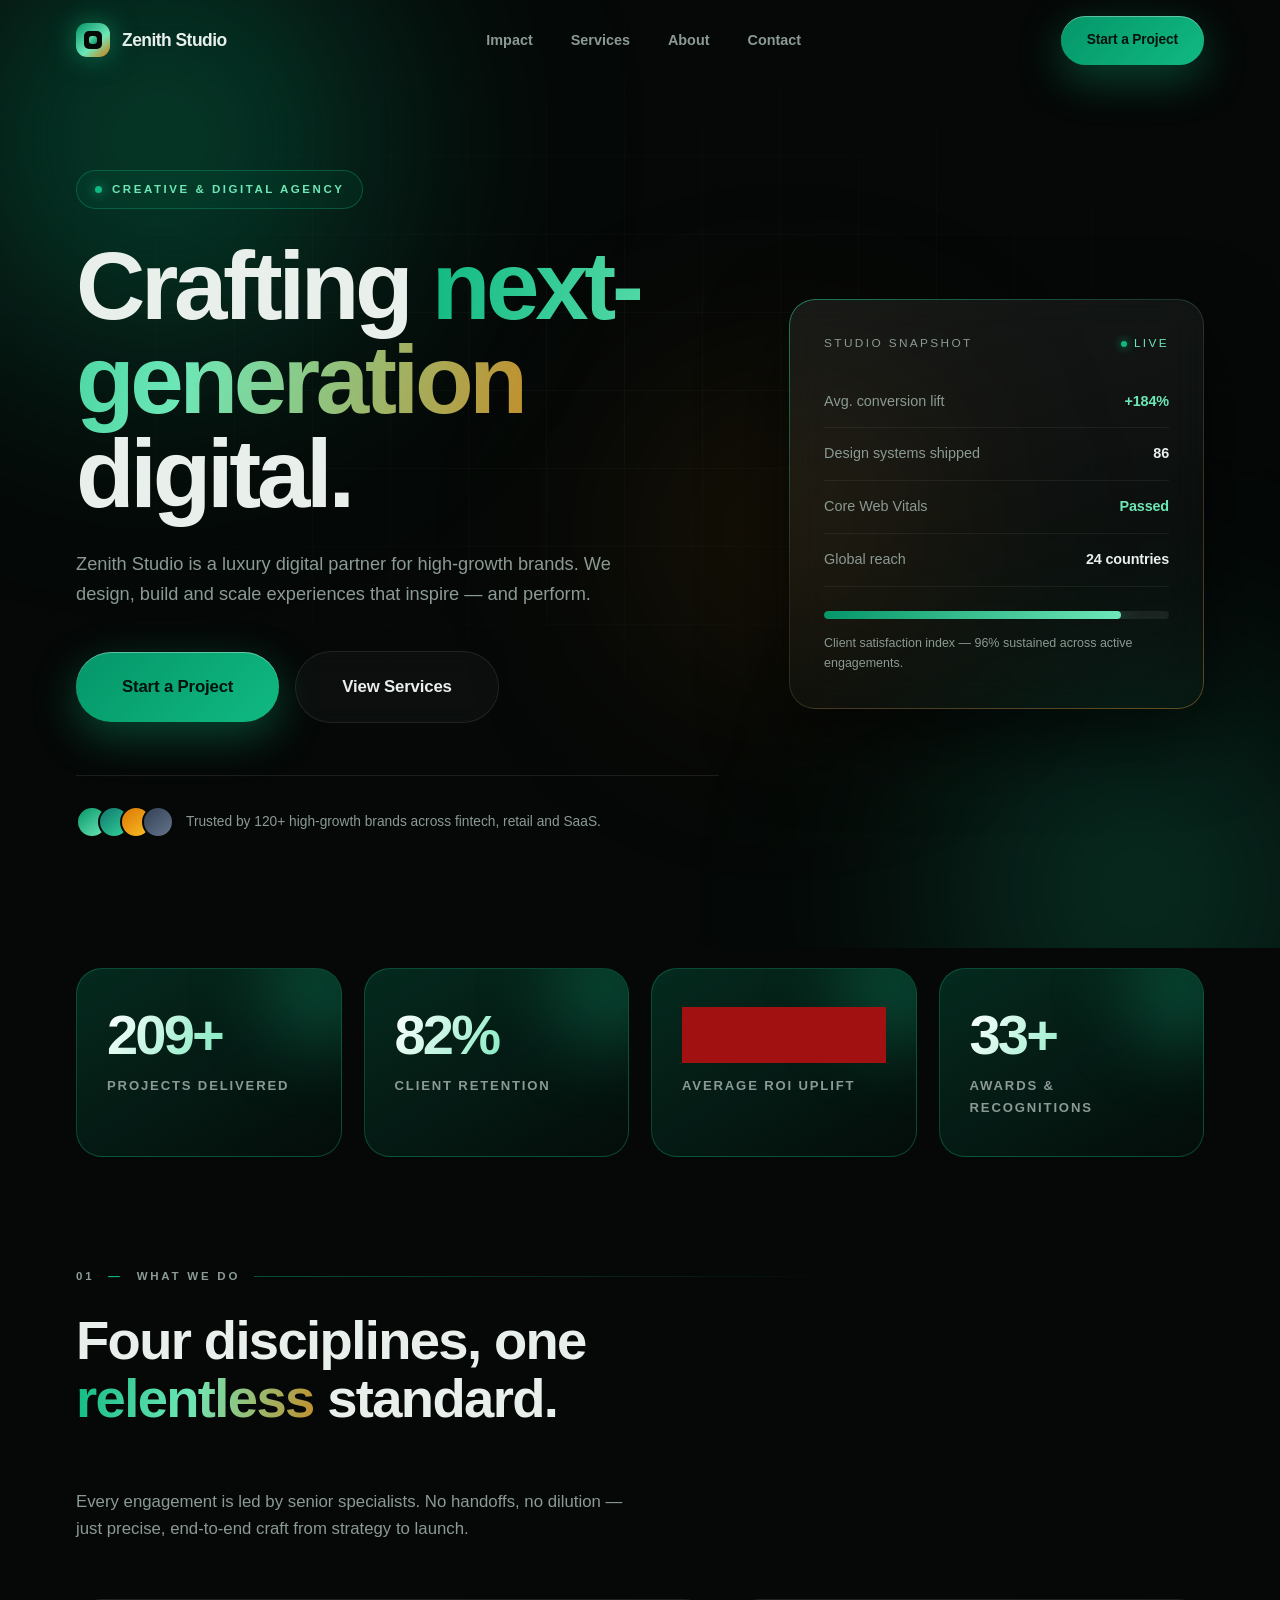
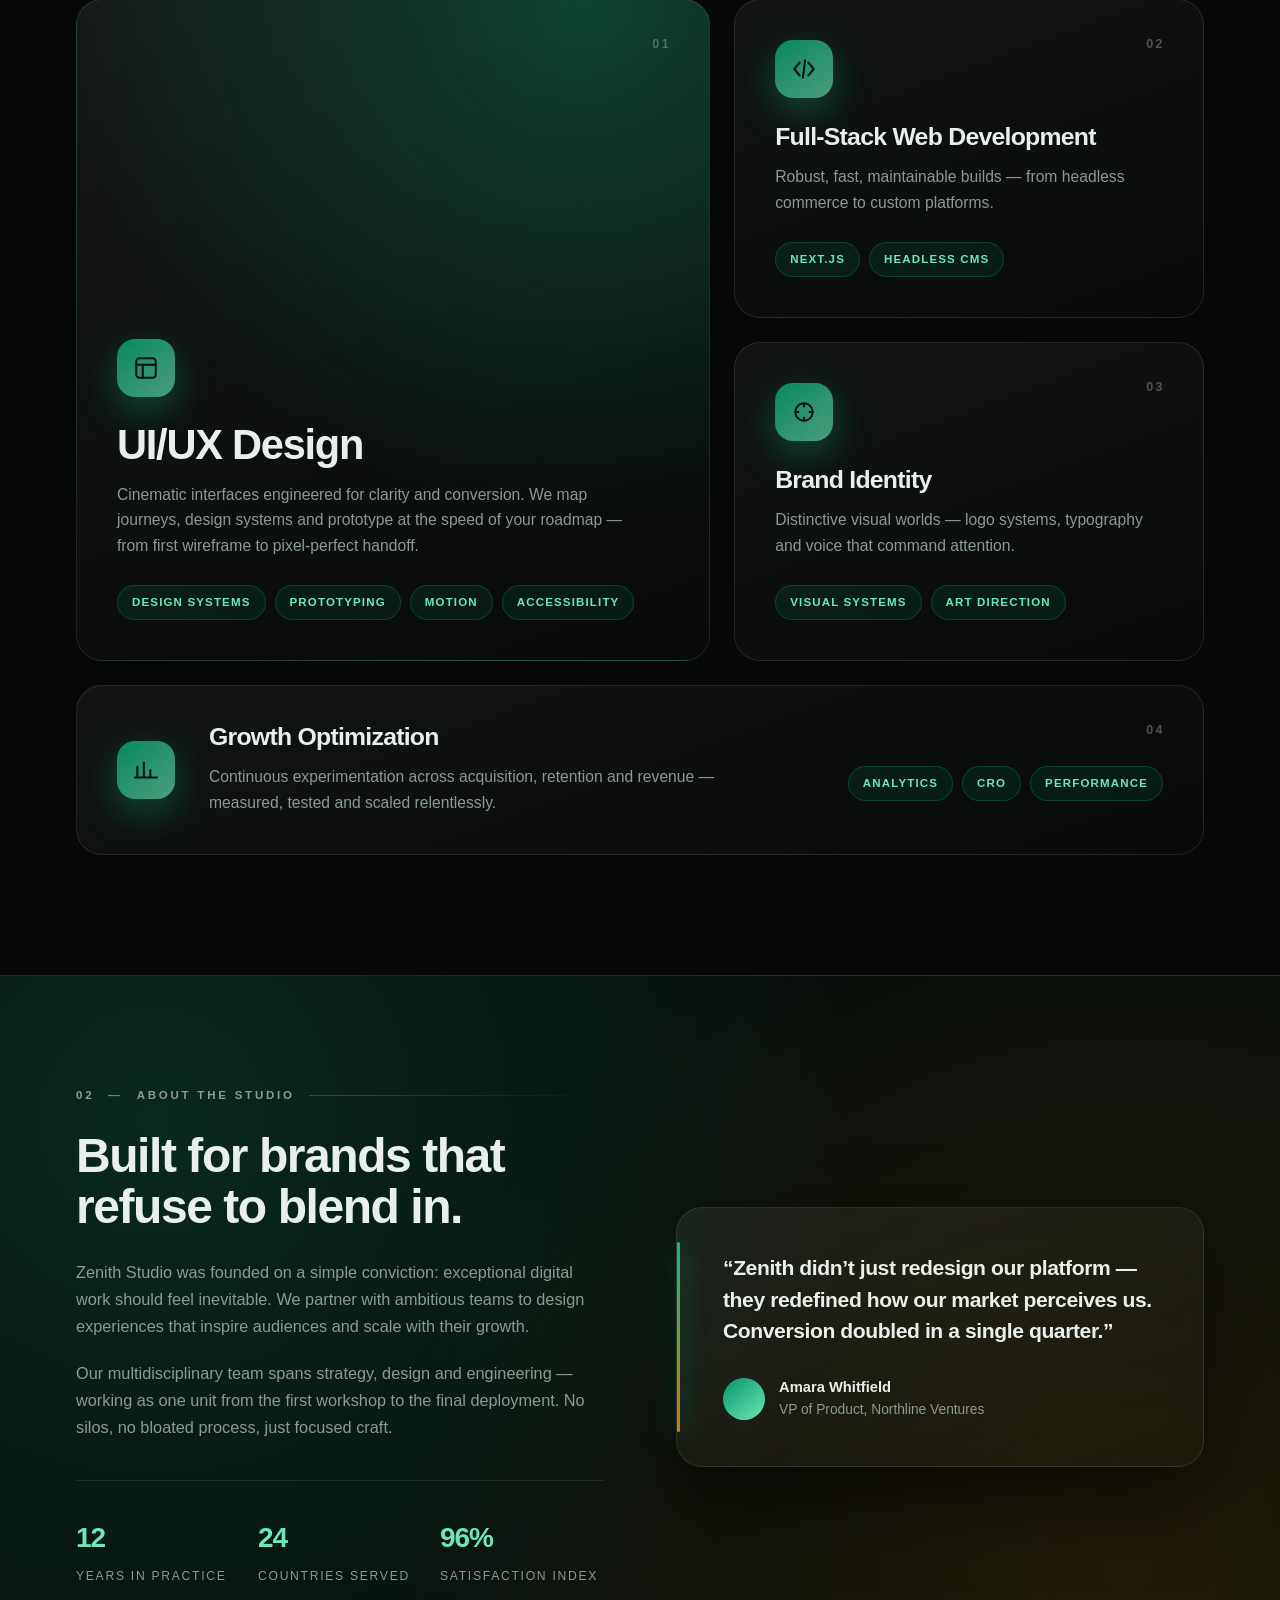
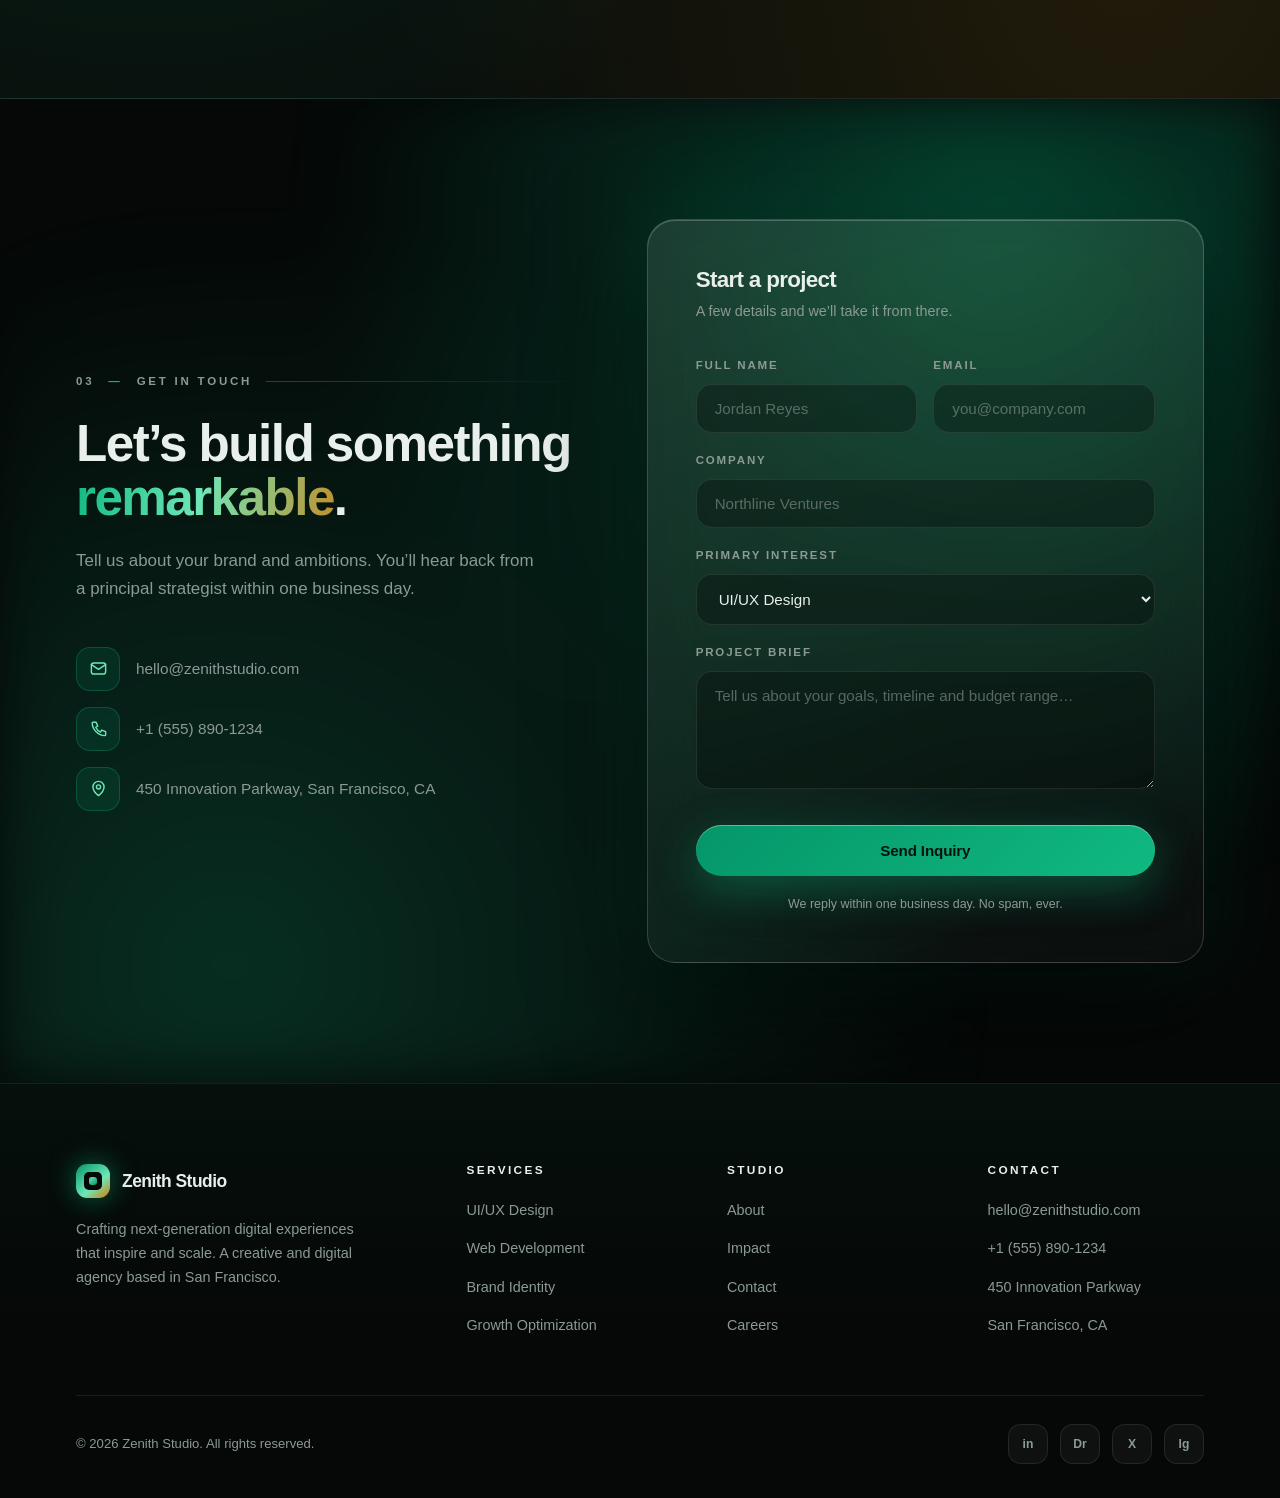
==== commit bb34e067: "add_lod_sc" ====
--- a/published/zenith-studio-4/index.html
+++ b/published/zenith-studio-4/index.html
@@ -1233,22 +1233,6 @@
           Zenith Studio
         </a><p>Crafting next-generation digital experiences that inspire and scale. A creative and digital agency based in San Francisco.</p></div><div class="footer-col"><h4>Services</h4><ul><li><a href="#services">UI/UX Design</a></li><li><a href="#services">Web Development</a></li><li><a href="#services">Brand Identity</a></li><li><a href="#services">Growth Optimization</a></li></ul></div><div class="footer-col"><h4>Studio</h4><ul><li><a href="#about">About</a></li><li><a href="#metrics">Impact</a></li><li><a href="#contact">Contact</a></li><li><a href="#hero">Careers</a></li></ul></div><div class="footer-col"><h4>Contact</h4><ul><li><a href="mailto:hello@zenithstudio.com">hello@zenithstudio.com</a></li><li><a href="tel:+15558901234">+1 (555) 890-1234</a></li><li><a href="#contact">450 Innovation Parkway</a></li><li><a href="#contact">San Francisco, CA</a></li></ul></div></div><div class="footer-bottom"><span>© <span id="year">2025</span> Zenith Studio. All rights reserved.</span><div class="footer-social"><a href="#contact" aria-label="LinkedIn">in</a><a href="#contact" aria-label="Dribbble">Dr</a><a href="#contact" aria-label="X">X</a><a href="#contact" aria-label="Instagram">Ig</a></div></div></div></footer>
 
-
-
-
-```
-### Design Highlights: Bold and Dynamic Brand Expression
-
-The page leans into a cinematic, high-contrast visual language with deliberate gradients and glass surfaces to make the studio feel both premium and energetic.
-
-- **Oversized hero statement** – The headline uses `clamp(3rem, 8vw, 6rem)` and a green-to-gold gradient on “next-generation,” creating an immediate focal point. The floating snapshot card adds a sense of live, data-driven confidence.
-- **Asymmetric bento layout** – The services section pairs one tall feature card with two smaller cards and a full-width cap, breaking the grid rhythm to feel more editorial rather than templated.
-- **Glow and glassmorphism** – Soft radial glows, frosted glass panels, and luminous borders give depth while keeping the dark background rich. The glow colors stay within the green accent, tying the palette together.
-- **Motion with restraint** – Scroll-triggered reveals, animated counters, and a subtle floating card animation add energy without overwhelming the content. The motion respects `prefers-reduced-motion`, which is a thoughtful accessibility touch.
----
-
-**Optimization Tip:** The page currently uses a fixed location and phone number. You can replace the address and contact details in the contact and footer sections with the client’s actual information when available.</body>
-
 <script>
 (function () {
   "use strict";
